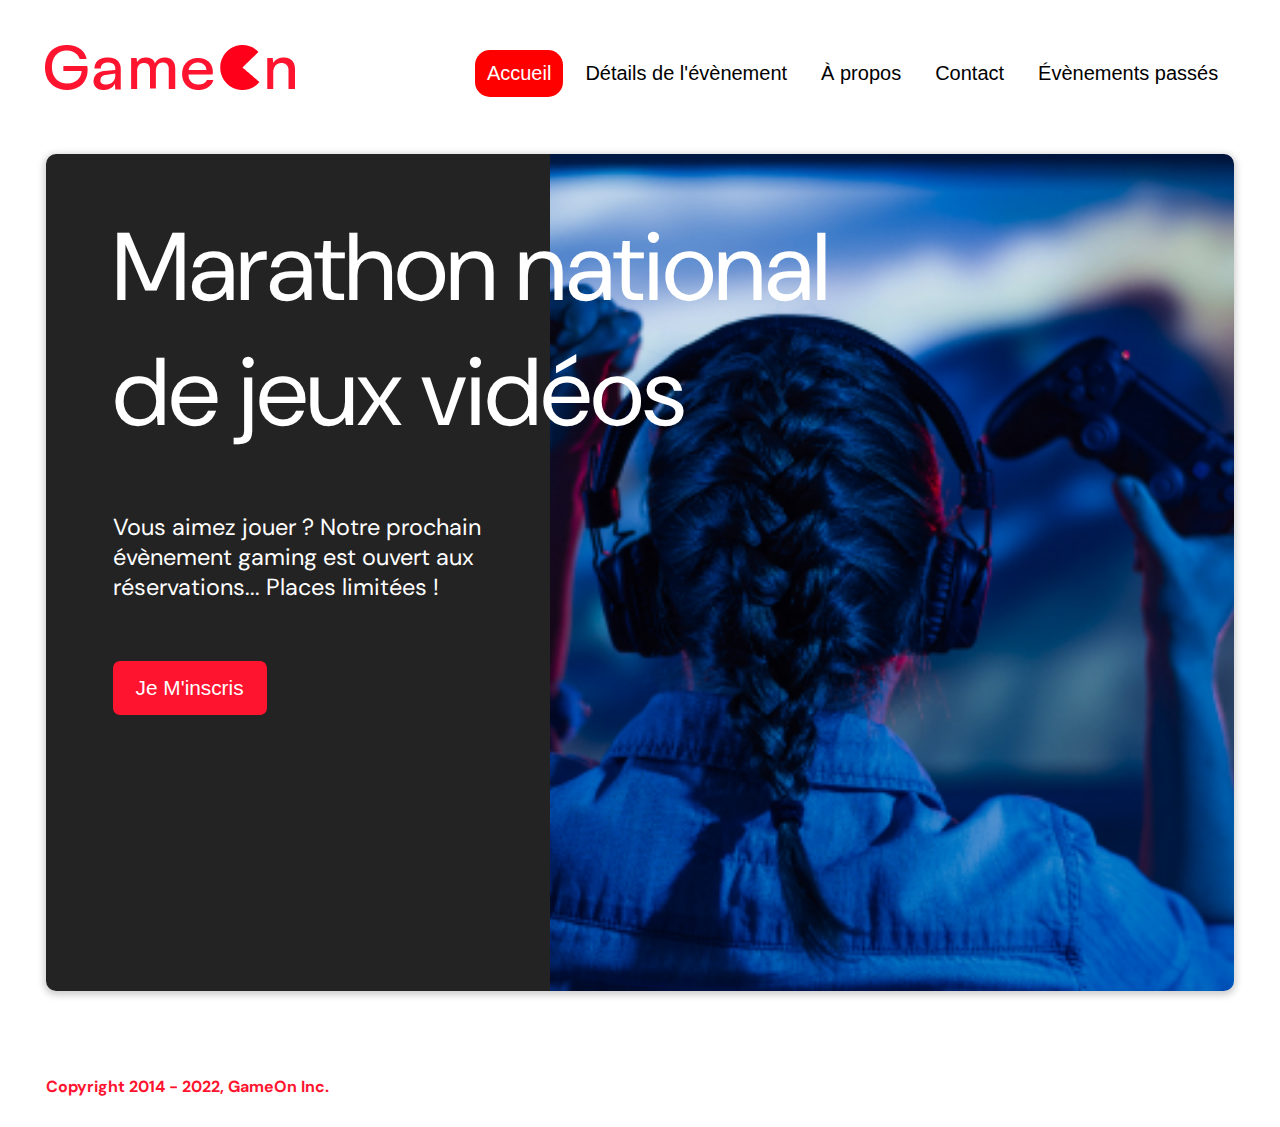
==== starterOnly/index.html @ b78ef8e6 "commit avant refactorisation du code" ====
<!DOCTYPE html>
<html lang="en">
  <head>
    <meta charset="utf-8" />
    <title>Reservation</title>
    <meta name="viewport" content="width=device-width,initial-scale=1" />
    <link rel="stylesheet" href="modal.css" />
    <link rel="stylesheet" href="https://cdnjs.cloudflare.com/ajax/libs/font-awesome/4.7.0/css/font-awesome.min.css">
    <link
      href="https://fonts.googleapis.com/css?family=DM+Sans"
      rel="stylesheet"
    />
  </head>
  <body>
    <div class="topnav" id="myTopnav">
      <div class="header-logo">
      <img alt="logo" src="img/Logo.png" width="auto" height="auto" />
    </div>
    <div class="main-navbar">
      
      <a href="#" class="active"><span>Accueil</span></a>
      <a href="#"><span>Détails de l'évènement</span></a>
      <a href="#"><span>À propos</span></a>
      <a href="#"><span>Contact</span></a>
      <a href="#"><span>Évènements passés</span></a>
      <a href="javascript:void(0);" class="icon" onclick="editNav()">
        <i class="fa fa-bars"></i>
      </a>
    </div>
    </div>
  </div>
    <main>
      <div class="hero-section">
        <div class="hero-content">
          <h1 class="hero-headline">
            Marathon national<br>
            de jeux vidéos
          </h1>
          <p class="hero-text">
            Vous aimez jouer ? Notre prochain évènement gaming est ouvert
            aux réservations... Places limitées !
          </p>
          <button class="btn-signup modal-btn">
            je m'inscris
          </button>
        </div>
        <div class="hero-img">
          <img src="img/bg_img.jpg" alt="img" />
        </div>
        <button class="btn-signup modal-btn">
          je m'inscris
        </button>
      </div>

      <div class="bground">
        <div class="content">
          <span class="close"></span>
          <div class="modal-body">
            <form
              name="reserve"
              action=""
              method="get"
             
            >
              <div
                class="formData">
                <label for="first">Prénom</label><br>
                <input
                  class="text-control"
                  type="text"
                  id="first"
                  name="first"
                  minlength="2"
                /><br>
                <p class="msg-first"></p>
              </div>
              <div
                class="formData">
                <label for="last">Nom</label><br>
                <input
                  class="text-control"
                  type="text"
                  id="last"
                  name="last"
                /><br>
                <p class="msg-last"></p>
              </div>
              <div
                class="formData">
                <label for="email">E-mail</label><br>
                <input
                  class="text-control"
                  type="email"
                  id="email"
                  name="email"
                /><br>
                <p class="msg-email"></p>
              </div>
              <div
                class="formData">
                <label for="birthdate">Date de naissance</label><br>
                <input
                  class="text-control"
                  type="date"
                  id="birthdate"
                  name="birthdate"
                /><br>
                <p class="msg-birthdate"></p>
              </div>
              <div
                class="formData">
                <label for="quantity">À combien de tournois GameOn avez-vous déjà participé ?</label><br>
                <input type="number" class="text-control" id="quantity"          
                name="quantity" min="0" max="99" >
                <p class="msg-quantity"></p>
              </div>
              <p class="text-label" id="loc" >
                A quel tournoi souhaitez-vous participer cette année?
              </p>
              <div class="formData">
                <input
                  class="checkbox-input"
                  type="radio"
                  id="location1"
                  name="location"
                  value="New York"
                />
                <label class="checkbox-label" for="location1">
                  <span class="checkbox-icon"></span>
                  New York</label
                >
                <input
                  class="checkbox-input"
                  type="radio"
                  id="location2"
                  name="location"
                  value="San Francisco"
                />
                <label class="checkbox-label" for="location2">
                  <span class="checkbox-icon"></span>
                  San Francisco</label
                >
                <input
                  class="checkbox-input"
                  type="radio"
                  id="location3"
                  name="location"
                  value="Seattle"
                />
                <label class="checkbox-label" for="location3">
                  <span class="checkbox-icon"></span>
                  Seattle</label
                >
                <input
                  class="checkbox-input"
                  type="radio"
                  id="location4"
                  name="location"
                  value="Chicago"
                />
                <label class="checkbox-label" for="location4">
                  <span class="checkbox-icon"></span>
                  Chicago</label
                >
                <input
                  class="checkbox-input"
                  type="radio"
                  id="location5"
                  name="location"
                  value="Boston"
                />
                <label class="checkbox-label" for="location5">
                  <span class="checkbox-icon"></span>
                  Boston</label
                >
                <input
                  class="checkbox-input"
                  type="radio"
                  id="location6"
                  name="location"
                  value="Portland"
                />
                <label class="checkbox-label" for="location6">
                  <span class="checkbox-icon"></span>
                  Portland</label
                >
                <p class="msg-location"></p>
              </div>

              <div
                class="formData">
                <input
                  class="checkbox-input"
                  type="checkbox"
                  id="checkbox1"
                  name="cgu"
                  checked
                />
                <label class="checkbox2-label" for="checkbox1" required >
                  <span class="checkbox-icon"></span>
                  J'ai lu et accepté les conditions d'utilisation.
                </label>
                <p class="msg-cgu"></p>
                <!-- <br> -->
                <input class="checkbox-input" type="checkbox" id="checkbox2" />
                <label class="checkbox2-label" for="checkbox2">
                  <span class="checkbox-icon"></span>
                  Je Je souhaite être prévenu des prochains évènements.
                </label>
                <br>
                <br>
              </div>
              <input
                class="btn-submit"
                type="submit"
                class="button"
                value="C'est parti"
              />

            </form>

            <div class="msg-sent content">
              <p class=>Merci ! Votre réservation a été reçue</p>
              <button class="btn-signup close-msg-sent">Fermer</button>
            </div>
          </div>

        </div>
      </div>


     

    </main>
    <footer>
      <p class="copyrights">
        Copyright 2014 - 2022, GameOn Inc.
      </p>
    </footer>
    <script src="modal.js"></script>
  </body>
</html>
---- starterOnly/modal.css ----
:root {
  --font-default: "DM Sans", Arial, Helvetica, sans-serif;
  --font-slab: var(--font-default);
  --modal-duration: 0.8s;
}
* {
  box-sizing: border-box;
  margin: 0;
  padding: 0;
}
/* Landing Page */

body {
  margin: 0;
  display: flex;
  flex-direction: column;
  background-image: url("background.png");
  font-family: var(--font-default);
  font-size: 18px;
  max-width: 1300px;
  margin: 0 auto;
}

p {
  margin-bottom: 0;
  padding: 0.5vw;
}

img {
  padding-right: 1rem;
}

.topnav {
  overflow: hidden;
  margin: 3.5%;
}
.header-logo {
    float: left;
}
.main-navbar {
    float: right;
}
.topnav a {
  float: left;
  display: block;
  color: #000000;
  text-align: center;
  padding: 12px 12px;
  margin: 5px;
  text-decoration: none;
  font-size: 20px;
  font-family: Roboto, sans-serif;
}

.topnav a:hover {
  background-color: #ff0000;
  color: #ffffff;
  border-radius: 15px;
}

.topnav a.active {
  background-color: #ff0000;
  color: #ffffff;
  border-radius: 15px;
}

.topnav .icon {
  display: none;
}




main {
  font-size: 130%;
  font-weight: bolder;
  color: black;
  padding-top: 0.5vw;
  padding-left: 2vw;
  padding-right: 2vw;
  margin: 1px 20px 15px;
  border-radius: 2rem;
  text-align: justify;
}

.modal-btn {
  font-size: 145%;
  background: #fe142f;
  display: flex;
  margin: auto;
  padding: 2em;
  color: #fff;
  padding: 0.75rem 2.5rem;
  border-radius: 1rem;
  cursor: pointer;
}

.modal-btn:hover {
  background: #3876ac;
}

.footer {
  margin: 20px;
  padding: 10px;
  font-family: var(--font-slab);
}

/* Modal form */

.button {
  background: #fe142f;
  margin-top: 0.5em;
  padding: 1em;
  color: #fff;
  border-radius: 15px;
  cursor: pointer;
  font-size: 16px;
}

.button:hover {
  background: #3876ac;
}

.smFont {
  font-size: 16px;
}

.bground {
  display: none;
  position: fixed;
  z-index: 1;
  left: 0;
  top: 0;
  height: 100%;
  width: 100%;
  overflow: auto;
  /* background-color: rgba(26, 39, 156, 0.4); */
}

.content {
  margin: 5% auto;
  width: 100%;
  max-width: 500px;
  animation-name: modalopen;
  animation-duration: var(--modal-duration);
  background: #232323;
  border-radius: 10px;
  overflow: hidden;
  position: relative;
  color: #fff;
  padding-top: 10px;
}

.modal-body {
  padding: 15px 8%;
  margin: 15px auto;
}

label {
  font-family: var(--font-default);
  font-size: 17px;
  font-weight: normal;
  display: inline-block;
  margin-top: 11px;
}
input {
  padding: 8px;
  border: 0.8px solid #ccc;
  outline: none;
}
.text-control {
  margin: 0;
  padding: 8px;
  width: 100%;
  border-radius: 8px;
  font-size: 20px;
  height: 48px;
}
.formData[data-error]::after {
  content: attr(data-error);
  font-size: 0.4em;
  color: #e54858;
  display: block;
  margin-top: 7px;
  margin-bottom: 7px;
  text-align: right;
  line-height: 0.3;
  opacity: 0;
  transition: 0.3s;
}
.formData[data-error-visible="true"]::after {
  opacity: 1;
}
.formData[data-error-visible="true"] .text-control {
  border: 2px solid #e54858;
}
/* 
input[data-error]::after {
    content: attr(data-error);
    font-size: 0.4em;
    color: red;
} */
/* msg erreur input */
.red{
  font-size: 0.4em;
  color: red;
}

.checkbox-label,
.checkbox2-label {
  position: relative;
  margin-left: 36px;
  font-size: 12px;
  font-weight: normal;
}
.checkbox-label .checkbox-icon,
.checkbox2-label .checkbox-icon {
  display: block;
  width: 20px;
  height: 20px;
  border: 2px solid #279e7a;
  border-radius: 50%;
  text-indent: 29px;
  white-space: nowrap;
  position: absolute;
  left: -30px;
  top: -1px;
  transition: 0.3s;
}
.checkbox-label .checkbox-icon::after,
.checkbox2-label .checkbox-icon::after {
  content: "";
  width: 13px;
  height: 13px;
  background-color: #279e7a;
  border-radius: 50%;
  text-indent: 29px;
  white-space: nowrap;
  position: absolute;
  left: 50%;
  top: 50%;
  transform: translate(-50%, -50%);
  transition: 0.3s;
  opacity: 0;
}
.checkbox-input {
  display: none;
}
.checkbox-input:checked + .checkbox-label .checkbox-icon::after,
.checkbox-input:checked + .checkbox2-label .checkbox-icon::after {
  opacity: 1;
}
.checkbox-input:checked + .checkbox2-label .checkbox-icon {
  background: #279e7a;
}
.checkbox2-label .checkbox-icon {
  border-radius: 4px;
  border: 0;
  background: #c4c4c4;
}
.checkbox2-label .checkbox-icon::after {
  width: 7px;
  height: 4px;
  border-radius: 2px;
  background: transparent;
  border: 2px solid transparent;
  border-bottom-color: #fff;
  border-left-color: #fff;
  transform: rotate(-55deg);
  left: 21%;
  top: 19%;
}

/* style du modal du msg envoyé apres validation */
.msg-sent{
  display: none;
  flex-direction: column;
  align-items: center;
  justify-content: space-between;
  min-height: 400px;
  padding-top: 30%;
}
.close {
  position: absolute;
  right: 15px;
  top: 15px;
  width: 32px;
  height: 32px;
  opacity: 1;
  cursor: pointer;
  transform: scale(0.7);
}
.close:before,
.close:after {
  position: absolute;
  left: 15px;
  content: " ";
  height: 33px;
  width: 3px;
  background-color: #fff;
}
.close:before {
  transform: rotate(45deg);
}
.close:after {
  transform: rotate(-45deg);
}
.btn-submit,
.btn-signup {
  background: #fe142f;
  display: block;
  margin: 0 auto;
  border-radius: 7px;
  font-size: 1rem;
  padding: 12px 82px;
  color: #fff;
  cursor: pointer;
  border: 0;
}
/* custom select styles */
.custom-select {
  position: relative;
  font-family: Arial;
  font-size: 1.1rem;
  font-weight: normal;
}

.custom-select select {
  display: none;
}
.select-selected {
  background-color: #fff;
}

/* Style the arrow inside the select element: */
.select-selected:after {
  position: absolute;
  content: "";
  top: 10px;
  right: 13px;
  width: 11px;
  height: 11px;
  border: 3px solid transparent;
  border-bottom-color: #f00;
  border-left-color: #f00;
  transform: rotate(-48deg);
  border-radius: 5px 0 5px 0;
}

/* Point the arrow upwards when the select box is open (active): */
.select-selected.select-arrow-active:after {
  transform: rotate(135deg);
  top: 13px;
}

.select-items div,
.select-selected {
  color: #000;
  padding: 11px 16px;
  border: 1px solid transparent;
  border-color: transparent transparent rgba(0, 0, 0, 0.1) transparent;
  cursor: pointer;
  border-radius: 8px;
  height: 48px;
}

/* Style items (options): */
.select-items {
  position: absolute;
  background-color: #fff;
  top: 89%;
  left: 0;
  right: 0;
  z-index: 99;
}

/* Hide the items when the select box is closed: */
.select-hide {
  display: none;
}

.select-items div:hover,
.same-as-selected {
  background-color: rgba(0, 0, 0, 0.1);
}
/* custom select end */
.text-label {
  font-weight: normal;
  font-size: 16px;
}
.hero-section {
  min-height: 93vh;
  border-radius: 10px;
  display: grid;
  grid-template-columns: repeat(12, 1fr);
  overflow: hidden;
  box-shadow: 0 2px 7px 2px rgba(0, 0, 0, 0.2);
  margin-bottom: 10px;
}
.hero-content {
  padding: 51px 67px;
  grid-column: span 4;
  background: #232323;
  color: #fff;
  position: relative;
  text-align: left;
  min-width: 424px;
}
.hero-content::after {
  content: "";
  width: 100%;
  height: 100%;
  background: #232323;
  position: absolute;
  right: -80px;
  top: 0;
}
.hero-content > * {
  position: relative;
  z-index: 1;
}
.hero-headline {
  font-size: 6rem;
  font-weight: normal;
  white-space: nowrap;
}
.hero-text {
  width: 146%;
  font-weight: normal;
  margin-top: 57px;
  padding: 0;
}
.btn-signup {
  outline: none;
  text-transform: capitalize;
  font-size: 1.3rem;
  padding: 15px 23px;
  margin: 0;
  margin-top: 59px;
}
.hero-img {
  grid-column: span 8;
}
.hero-img img {
  width: 100%;
  height: 100%;
  display: block;
  padding: 0;
  object-fit : cover;
}
.copyrights {
  color: #fe142f;
  padding: 0;
  font-size: 1rem;
  margin: 60px 0 30px;
  font-weight: bolder;
}
.hero-section > .btn-signup {
  display: none;
}
footer {
  padding-left: 2vw;
  padding-right: 2vw;
  margin: 0 20px;
}



@media screen and (max-width: 800px) {
  .hero-section {
    display: block;
    box-shadow: unset;
  }
  .hero-content {
    background: #fff;
    color: #000;
    padding: 20px;
  }
  .hero-content::after {
    content: unset;
  }
  .hero-content .btn-signup {
    display: none;
  }
  .hero-headline {
    font-size: 4.5rem;
    white-space: normal;
  }
  .hero-text {
    width: unset;
    font-size: 1.5rem;
  }
  .hero-img img {
    border-radius: 10px;
    margin-top: 40px;
  }
  .hero-section > .btn-signup {
    display: block;
    margin: 32px auto 10px;
    padding: 12px 35px;
  }
  .copyrights {
    margin-top: 50px;
    text-align: center;
  }

}
@media screen and (max-width: 768px) {

  .topnav a {display: none;}
  .topnav a.icon {
    float: right;
    display: block;
  }

  .topnav.responsive {position: relative;}
  .topnav.responsive .icon {
    position: absolute;
    right: 0;
    top: 0;
  }
  .topnav.responsive a {
    float: none;
    display: block;
    text-align: left;
  }
}
@media screen and (max-width: 540px) {
  
  .topnav{
    margin-top: 7%;
  }

  .topnav a {display: none;}
  .topnav a.icon {
    float: right;
    display: block;
    /* margin-top: -15px; */
  }
  .bground{
    margin-top : 15%;
  }
  .header-logo{
    width: 60%;
    margin-top: 7px;
    margin-left: 20px;
  }
  img{
    width: 100%;
  }

  .hero-headline {
    font-size: 2.5rem;
  }
  .hero-text {
    width: 89%;
    font-size: 13px;
    margin-top: 20px;
  }

 
} 

 

@keyframes modalopen {
  from {
    opacity: 0;
    transform: translateY(-150px);
  }
  to {
    opacity: 1;
  }
}
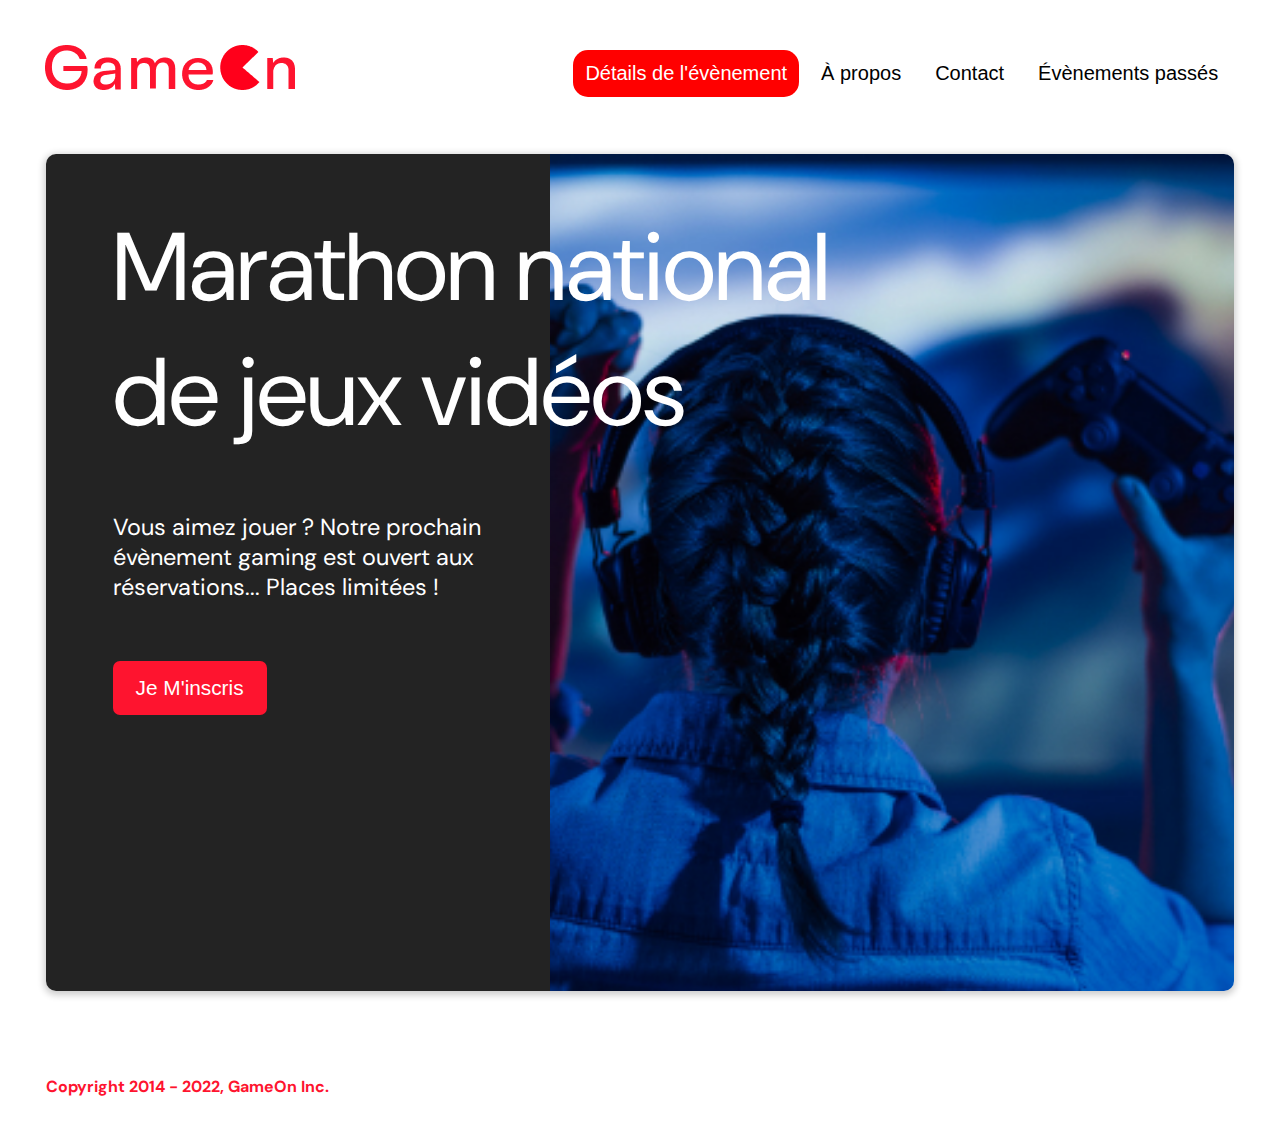
==== commit 882b99d7: "fin du projet" ====
--- a/starterOnly/index.html
+++ b/starterOnly/index.html
@@ -17,9 +17,7 @@
       <img alt="logo" src="img/Logo.png" width="auto" height="auto" />
     </div>
     <div class="main-navbar">
-      
-      <a href="#" class="active"><span>Accueil</span></a>
-      <a href="#"><span>Détails de l'évènement</span></a>
+      <a href="#" class="active"><span>Détails de l'évènement</span></a>
       <a href="#"><span>À propos</span></a>
       <a href="#"><span>Contact</span></a>
       <a href="#"><span>Évènements passés</span></a>
--- a/starterOnly/modal.css
+++ b/starterOnly/modal.css
@@ -507,6 +507,10 @@
 }
 @media screen and (max-width: 768px) {
 
+   .icon i{
+    color: red;
+
+   }
   .topnav a {display: none;}
   .topnav a.icon {
     float: right;
